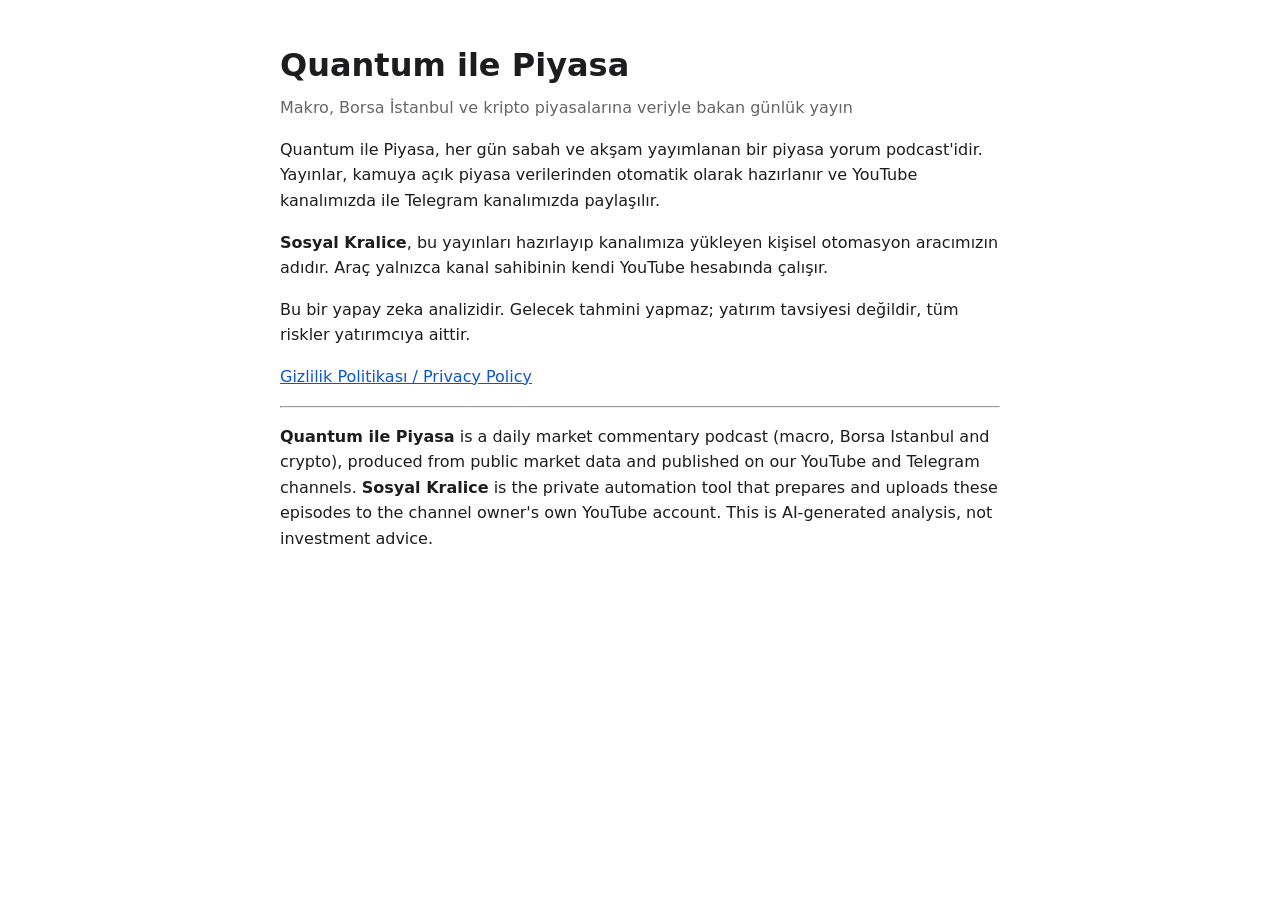
==== index.html @ e1c38a79 "Add files via upload" ====
<!doctype html>
<html lang="tr">
<head>
<meta charset="utf-8">
<meta name="viewport" content="width=device-width, initial-scale=1">
<!-- Google Search Console doğrulama etiketi buraya gelecek: <meta name="google-site-verification" content="..."> -->
<title>Quantum ile Piyasa</title>
<style>
  body { font-family: system-ui, -apple-system, "Segoe UI", sans-serif; max-width: 720px; margin: 40px auto; padding: 0 16px; line-height: 1.6; color: #1d1d1f; background: #fff; }
  h1 { margin-bottom: 4px; } .alt { color: #666; margin-top: 0; } a { color: #0b57d0; }
  @media (prefers-color-scheme: dark) { body { color: #e8e8e8; background: #121212; } .alt { color: #aaa; } a { color: #8ab4f8; } }
</style>
</head>
<body>
<h1>Quantum ile Piyasa</h1>
<p class="alt">Makro, Borsa İstanbul ve kripto piyasalarına veriyle bakan günlük yayın</p>

<p>Quantum ile Piyasa, her gün sabah ve akşam yayımlanan bir piyasa yorum podcast'idir. Yayınlar, kamuya açık piyasa
verilerinden otomatik olarak hazırlanır ve YouTube kanalımızda ile Telegram kanalımızda paylaşılır.</p>

<p><strong>Sosyal Kralice</strong>, bu yayınları hazırlayıp kanalımıza yükleyen kişisel otomasyon aracımızın adıdır.
Araç yalnızca kanal sahibinin kendi YouTube hesabında çalışır.</p>

<p>Bu bir yapay zeka analizidir. Gelecek tahmini yapmaz; yatırım tavsiyesi değildir, tüm riskler yatırımcıya aittir.</p>

<p><a href="gizlilik.html">Gizlilik Politikası / Privacy Policy</a></p>

<hr>
<p lang="en"><strong>Quantum ile Piyasa</strong> is a daily market commentary podcast (macro, Borsa Istanbul and crypto),
produced from public market data and published on our YouTube and Telegram channels. <strong>Sosyal Kralice</strong> is the
private automation tool that prepares and uploads these episodes to the channel owner's own YouTube account.
This is AI-generated analysis, not investment advice.</p>
</body>
</html>
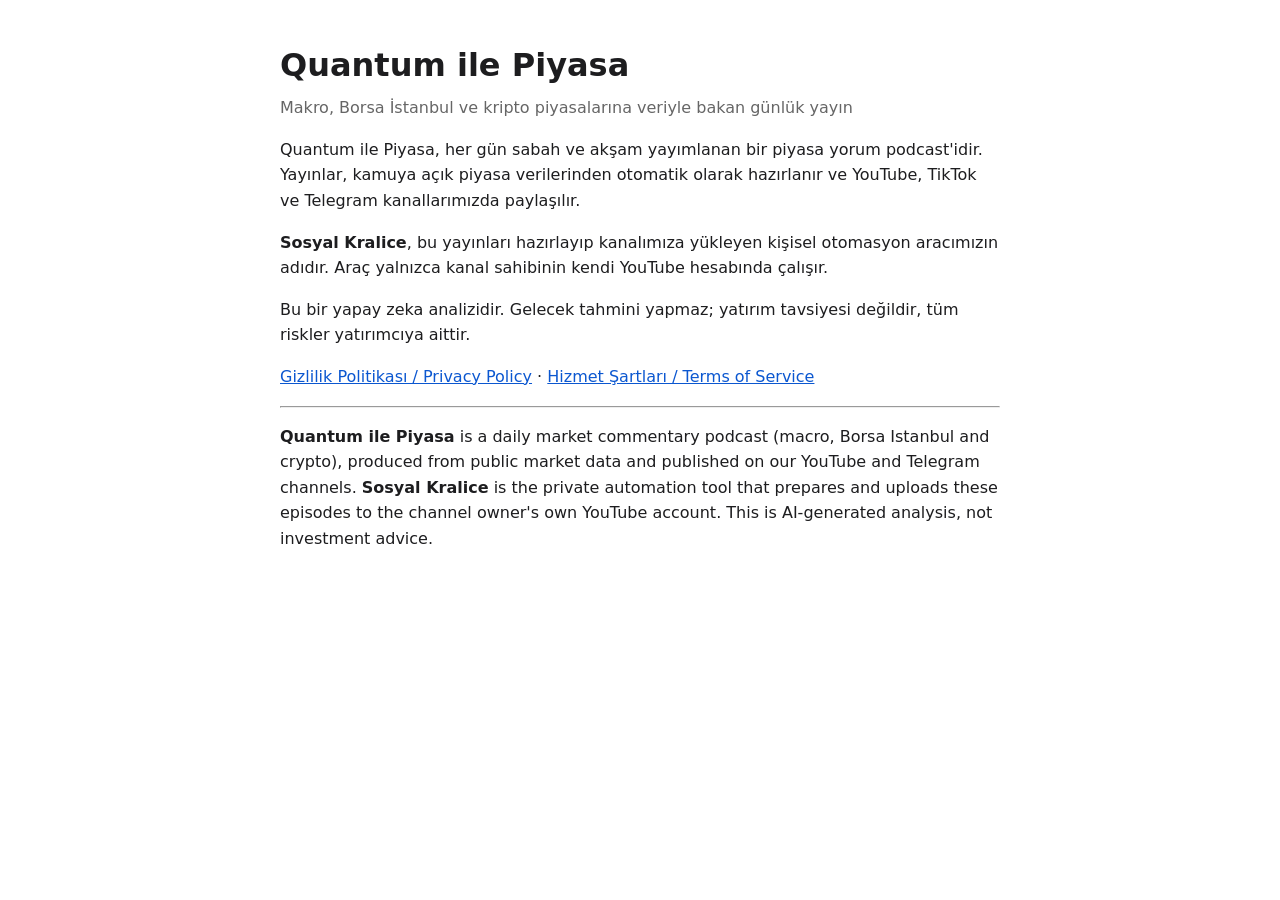
==== commit daeaa29e: "Add files via upload" ====
--- a/index.html
+++ b/index.html
@@ -1,34 +1,34 @@
-<!doctype html>
-<html lang="tr">
-<head>
-<meta charset="utf-8">
-<meta name="viewport" content="width=device-width, initial-scale=1">
-<!-- Google Search Console doğrulama etiketi buraya gelecek: <meta name="google-site-verification" content="..."> -->
-<title>Quantum ile Piyasa</title>
-<style>
-  body { font-family: system-ui, -apple-system, "Segoe UI", sans-serif; max-width: 720px; margin: 40px auto; padding: 0 16px; line-height: 1.6; color: #1d1d1f; background: #fff; }
-  h1 { margin-bottom: 4px; } .alt { color: #666; margin-top: 0; } a { color: #0b57d0; }
-  @media (prefers-color-scheme: dark) { body { color: #e8e8e8; background: #121212; } .alt { color: #aaa; } a { color: #8ab4f8; } }
-</style>
-</head>
-<body>
-<h1>Quantum ile Piyasa</h1>
-<p class="alt">Makro, Borsa İstanbul ve kripto piyasalarına veriyle bakan günlük yayın</p>
-
-<p>Quantum ile Piyasa, her gün sabah ve akşam yayımlanan bir piyasa yorum podcast'idir. Yayınlar, kamuya açık piyasa
-verilerinden otomatik olarak hazırlanır ve YouTube kanalımızda ile Telegram kanalımızda paylaşılır.</p>
-
-<p><strong>Sosyal Kralice</strong>, bu yayınları hazırlayıp kanalımıza yükleyen kişisel otomasyon aracımızın adıdır.
-Araç yalnızca kanal sahibinin kendi YouTube hesabında çalışır.</p>
-
-<p>Bu bir yapay zeka analizidir. Gelecek tahmini yapmaz; yatırım tavsiyesi değildir, tüm riskler yatırımcıya aittir.</p>
-
-<p><a href="gizlilik.html">Gizlilik Politikası / Privacy Policy</a></p>
-
-<hr>
-<p lang="en"><strong>Quantum ile Piyasa</strong> is a daily market commentary podcast (macro, Borsa Istanbul and crypto),
-produced from public market data and published on our YouTube and Telegram channels. <strong>Sosyal Kralice</strong> is the
-private automation tool that prepares and uploads these episodes to the channel owner's own YouTube account.
-This is AI-generated analysis, not investment advice.</p>
-</body>
-</html>
+<!doctype html>
+<html lang="tr">
+<head>
+<meta charset="utf-8">
+<meta name="viewport" content="width=device-width, initial-scale=1">
+<!-- Google Search Console doğrulama etiketi buraya gelecek: <meta name="google-site-verification" content="..."> -->
+<title>Quantum ile Piyasa</title>
+<style>
+  body { font-family: system-ui, -apple-system, "Segoe UI", sans-serif; max-width: 720px; margin: 40px auto; padding: 0 16px; line-height: 1.6; color: #1d1d1f; background: #fff; }
+  h1 { margin-bottom: 4px; } .alt { color: #666; margin-top: 0; } a { color: #0b57d0; }
+  @media (prefers-color-scheme: dark) { body { color: #e8e8e8; background: #121212; } .alt { color: #aaa; } a { color: #8ab4f8; } }
+</style>
+</head>
+<body>
+<h1>Quantum ile Piyasa</h1>
+<p class="alt">Makro, Borsa İstanbul ve kripto piyasalarına veriyle bakan günlük yayın</p>
+
+<p>Quantum ile Piyasa, her gün sabah ve akşam yayımlanan bir piyasa yorum podcast'idir. Yayınlar, kamuya açık piyasa
+verilerinden otomatik olarak hazırlanır ve YouTube, TikTok ve Telegram kanallarımızda paylaşılır.</p>
+
+<p><strong>Sosyal Kralice</strong>, bu yayınları hazırlayıp kanalımıza yükleyen kişisel otomasyon aracımızın adıdır.
+Araç yalnızca kanal sahibinin kendi YouTube hesabında çalışır.</p>
+
+<p>Bu bir yapay zeka analizidir. Gelecek tahmini yapmaz; yatırım tavsiyesi değildir, tüm riskler yatırımcıya aittir.</p>
+
+<p><a href="gizlilik.html">Gizlilik Politikası / Privacy Policy</a> · <a href="hizmet-sartlari.html">Hizmet Şartları / Terms of Service</a></p>
+
+<hr>
+<p lang="en"><strong>Quantum ile Piyasa</strong> is a daily market commentary podcast (macro, Borsa Istanbul and crypto),
+produced from public market data and published on our YouTube and Telegram channels. <strong>Sosyal Kralice</strong> is the
+private automation tool that prepares and uploads these episodes to the channel owner's own YouTube account.
+This is AI-generated analysis, not investment advice.</p>
+</body>
+</html>
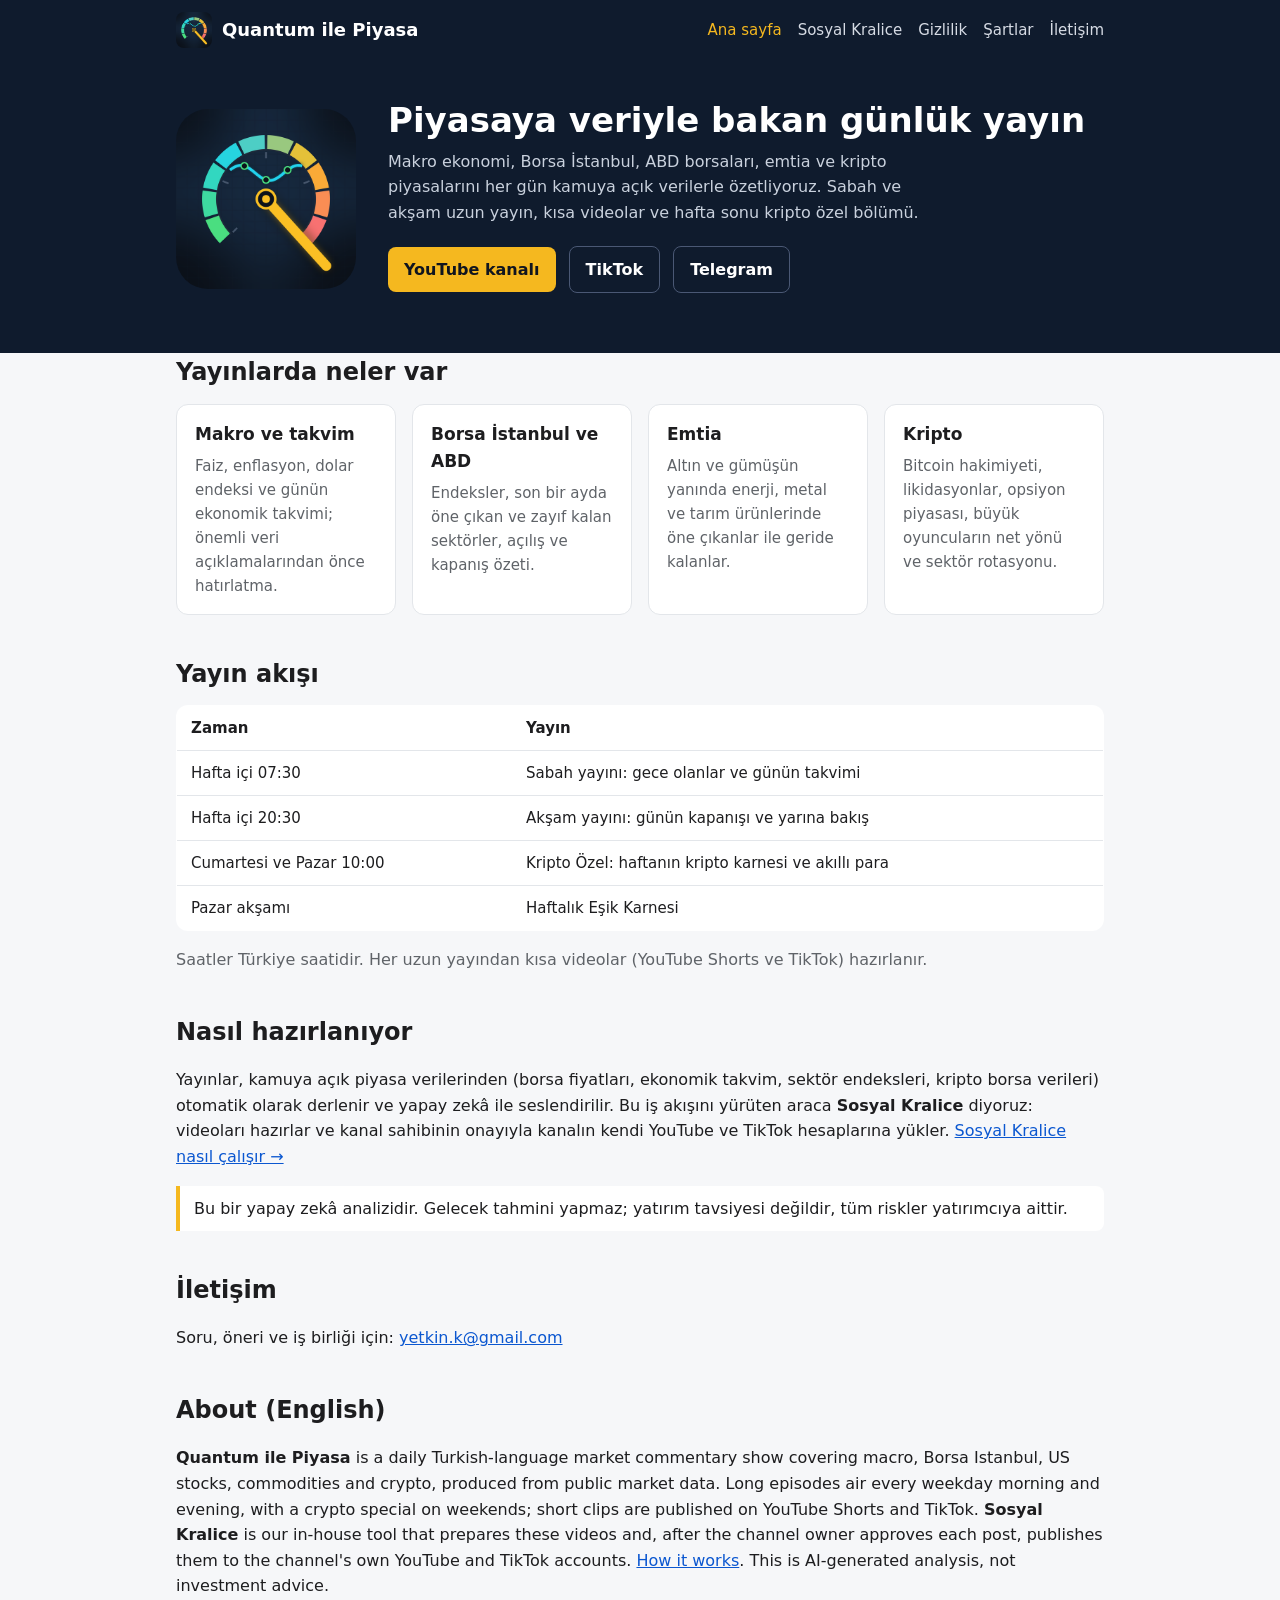
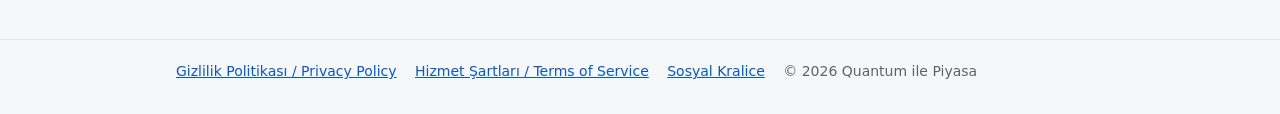
==== commit 9f7454cf: "Site: favicon (TikTok uygulama simgesiyle ayni), tam site, uygulama sayfasi" ====
--- a/index.html
+++ b/index.html
@@ -1,34 +1,96 @@
-<!doctype html>
-<html lang="tr">
-<head>
-<meta charset="utf-8">
-<meta name="viewport" content="width=device-width, initial-scale=1">
-<!-- Google Search Console doğrulama etiketi buraya gelecek: <meta name="google-site-verification" content="..."> -->
-<title>Quantum ile Piyasa</title>
-<style>
-  body { font-family: system-ui, -apple-system, "Segoe UI", sans-serif; max-width: 720px; margin: 40px auto; padding: 0 16px; line-height: 1.6; color: #1d1d1f; background: #fff; }
-  h1 { margin-bottom: 4px; } .alt { color: #666; margin-top: 0; } a { color: #0b57d0; }
-  @media (prefers-color-scheme: dark) { body { color: #e8e8e8; background: #121212; } .alt { color: #aaa; } a { color: #8ab4f8; } }
-</style>
-</head>
-<body>
-<h1>Quantum ile Piyasa</h1>
-<p class="alt">Makro, Borsa İstanbul ve kripto piyasalarına veriyle bakan günlük yayın</p>
-
-<p>Quantum ile Piyasa, her gün sabah ve akşam yayımlanan bir piyasa yorum podcast'idir. Yayınlar, kamuya açık piyasa
-verilerinden otomatik olarak hazırlanır ve YouTube, TikTok ve Telegram kanallarımızda paylaşılır.</p>
-
-<p><strong>Sosyal Kralice</strong>, bu yayınları hazırlayıp kanalımıza yükleyen kişisel otomasyon aracımızın adıdır.
-Araç yalnızca kanal sahibinin kendi YouTube hesabında çalışır.</p>
-
-<p>Bu bir yapay zeka analizidir. Gelecek tahmini yapmaz; yatırım tavsiyesi değildir, tüm riskler yatırımcıya aittir.</p>
-
-<p><a href="gizlilik.html">Gizlilik Politikası / Privacy Policy</a> · <a href="hizmet-sartlari.html">Hizmet Şartları / Terms of Service</a></p>
-
-<hr>
-<p lang="en"><strong>Quantum ile Piyasa</strong> is a daily market commentary podcast (macro, Borsa Istanbul and crypto),
-produced from public market data and published on our YouTube and Telegram channels. <strong>Sosyal Kralice</strong> is the
-private automation tool that prepares and uploads these episodes to the channel owner's own YouTube account.
-This is AI-generated analysis, not investment advice.</p>
-</body>
-</html>
+<!doctype html>
+<html lang="tr">
+<head>
+<meta charset="utf-8">
+<meta name="viewport" content="width=device-width, initial-scale=1">
+<!-- Google Search Console doğrulama etiketi buraya gelecek: <meta name="google-site-verification" content="..."> -->
+<title>Quantum ile Piyasa</title>
+<meta name="description" content="Makro, Borsa İstanbul ve kripto piyasalarına veriyle bakan günlük yayın. Sosyal Kralice yayın aracının resmi sitesi.">
+<link rel="icon" href="favicon.ico" sizes="any">
+<link rel="icon" type="image/png" sizes="32x32" href="favicon-32.png">
+<link rel="icon" type="image/png" sizes="192x192" href="favicon-192.png">
+<link rel="apple-touch-icon" href="apple-touch-icon.png">
+<meta property="og:title" content="Quantum ile Piyasa">
+<meta property="og:image" content="logo.png">
+<link rel="stylesheet" href="site.css">
+</head>
+<body>
+<header class="ust"><div class="kap">
+  <a class="marka" href="index.html"><img src="logo.png" alt="">Quantum ile Piyasa</a>
+  <nav>
+    <a href="index.html" aria-current="page">Ana sayfa</a>
+    <a href="uygulama.html">Sosyal Kralice</a>
+    <a href="gizlilik.html">Gizlilik</a>
+    <a href="hizmet-sartlari.html">Şartlar</a>
+    <a href="#iletisim">İletişim</a>
+  </nav>
+</div></header>
+
+<div class="giris"><div class="kap">
+  <img src="logo.png" alt="Quantum ile Piyasa simgesi">
+  <div>
+    <h1>Piyasaya veriyle bakan günlük yayın</h1>
+    <p>Makro ekonomi, Borsa İstanbul, ABD borsaları, emtia ve kripto piyasalarını her gün kamuya açık verilerle özetliyoruz.
+       Sabah ve akşam uzun yayın, kısa videolar ve hafta sonu kripto özel bölümü.</p>
+    <a class="dugme" href="https://www.youtube.com/@QuantumilePiyasa">YouTube kanalı</a>
+    <a class="dugme ikincil" href="https://www.tiktok.com/@quantumilepiyasa">TikTok</a>
+    <a class="dugme ikincil" href="https://t.me/Quantum_ile_Piyasa_rontgeni">Telegram</a>
+  </div>
+</div></div>
+
+<main class="kap">
+<section>
+  <h2>Yayınlarda neler var</h2>
+  <div class="izgara">
+    <div class="kart"><h3>Makro ve takvim</h3><p>Faiz, enflasyon, dolar endeksi ve günün ekonomik takvimi; önemli veri açıklamalarından önce hatırlatma.</p></div>
+    <div class="kart"><h3>Borsa İstanbul ve ABD</h3><p>Endeksler, son bir ayda öne çıkan ve zayıf kalan sektörler, açılış ve kapanış özeti.</p></div>
+    <div class="kart"><h3>Emtia</h3><p>Altın ve gümüşün yanında enerji, metal ve tarım ürünlerinde öne çıkanlar ile geride kalanlar.</p></div>
+    <div class="kart"><h3>Kripto</h3><p>Bitcoin hakimiyeti, likidasyonlar, opsiyon piyasası, büyük oyuncuların net yönü ve sektör rotasyonu.</p></div>
+  </div>
+</section>
+
+<section>
+  <h2>Yayın akışı</h2>
+  <table>
+    <tr><th>Zaman</th><th>Yayın</th></tr>
+    <tr><td>Hafta içi 07:30</td><td>Sabah yayını: gece olanlar ve günün takvimi</td></tr>
+    <tr><td>Hafta içi 20:30</td><td>Akşam yayını: günün kapanışı ve yarına bakış</td></tr>
+    <tr><td>Cumartesi ve Pazar 10:00</td><td>Kripto Özel: haftanın kripto karnesi ve akıllı para</td></tr>
+    <tr><td>Pazar akşamı</td><td>Haftalık Eşik Karnesi</td></tr>
+  </table>
+  <p class="alt">Saatler Türkiye saatidir. Her uzun yayından kısa videolar (YouTube Shorts ve TikTok) hazırlanır.</p>
+</section>
+
+<section>
+  <h2>Nasıl hazırlanıyor</h2>
+  <p>Yayınlar, kamuya açık piyasa verilerinden (borsa fiyatları, ekonomik takvim, sektör endeksleri, kripto borsa verileri)
+     otomatik olarak derlenir ve yapay zekâ ile seslendirilir. Bu iş akışını yürüten araca <strong>Sosyal Kralice</strong> diyoruz:
+     videoları hazırlar ve kanal sahibinin onayıyla kanalın kendi YouTube ve TikTok hesaplarına yükler.
+     <a href="uygulama.html">Sosyal Kralice nasıl çalışır →</a></p>
+  <p class="uyari">Bu bir yapay zekâ analizidir. Gelecek tahmini yapmaz; yatırım tavsiyesi değildir, tüm riskler yatırımcıya aittir.</p>
+</section>
+
+<section id="iletisim">
+  <h2>İletişim</h2>
+  <p>Soru, öneri ve iş birliği için: <a href="mailto:yetkin.k@gmail.com">yetkin.k@gmail.com</a></p>
+</section>
+
+<section lang="en">
+  <h2>About (English)</h2>
+  <p><strong>Quantum ile Piyasa</strong> is a daily Turkish-language market commentary show covering macro, Borsa Istanbul,
+     US stocks, commodities and crypto, produced from public market data. Long episodes air every weekday morning and evening,
+     with a crypto special on weekends; short clips are published on YouTube Shorts and TikTok.
+     <strong>Sosyal Kralice</strong> is our in-house tool that prepares these videos and, after the channel owner approves each
+     post, publishes them to the channel's own YouTube and TikTok accounts. <a href="uygulama.html#en">How it works</a>.
+     This is AI-generated analysis, not investment advice.</p>
+</section>
+</main>
+
+<footer class="alt-bilgi"><div class="kap">
+  <a href="gizlilik.html">Gizlilik Politikası / Privacy Policy</a>
+  <a href="hizmet-sartlari.html">Hizmet Şartları / Terms of Service</a>
+  <a href="uygulama.html">Sosyal Kralice</a>
+  <span>© 2026 Quantum ile Piyasa</span>
+</div></footer>
+</body>
+</html>
--- a/site.css
+++ b/site.css
@@ -0,0 +1,46 @@
+:root {
+  --zemin: #f6f7f9; --kart: #ffffff; --yazi: #1d1d1f; --soluk: #5f6368; --cizgi: #e3e6ea;
+  --vurgu: #0b57d0; --altin: #f5b81f; --koyu: #0f1b2d;
+}
+@media (prefers-color-scheme: dark) {
+  :root { --zemin: #0f1420; --kart: #172033; --yazi: #e8eaed; --soluk: #a0a7b4; --cizgi: #263248; --vurgu: #8ab4f8; }
+}
+* { box-sizing: border-box; }
+body { margin: 0; font-family: system-ui, -apple-system, "Segoe UI", sans-serif; line-height: 1.6; color: var(--yazi); background: var(--zemin); }
+a { color: var(--vurgu); }
+.kap { max-width: 960px; margin: 0 auto; padding: 0 16px; }
+
+header.ust { background: var(--koyu); color: #fff; }
+header.ust .kap { display: flex; align-items: center; gap: 12px; flex-wrap: wrap; padding-top: 12px; padding-bottom: 12px; }
+header.ust .marka { display: flex; align-items: center; gap: 10px; color: #fff; text-decoration: none; font-weight: 700; font-size: 18px; }
+header.ust .marka img { width: 36px; height: 36px; border-radius: 8px; }
+header.ust nav { margin-left: auto; display: flex; gap: 16px; flex-wrap: wrap; }
+header.ust nav a { color: #d6dbe4; text-decoration: none; font-size: 15px; }
+header.ust nav a:hover, header.ust nav a[aria-current] { color: var(--altin); }
+
+.giris { background: var(--koyu); color: #fff; padding: 40px 0 56px; }
+.giris .kap { display: flex; gap: 32px; align-items: center; flex-wrap: wrap; }
+.giris img { width: 180px; height: 180px; border-radius: 32px; }
+.giris h1 { margin: 0 0 8px; font-size: 34px; line-height: 1.2; }
+.giris p { color: #c9d1dd; margin: 0 0 16px; max-width: 560px; }
+.dugme { display: inline-block; padding: 10px 16px; border-radius: 8px; background: var(--altin); color: #10151f; text-decoration: none; font-weight: 600; margin: 4px 8px 4px 0; }
+.dugme.ikincil { background: transparent; color: #fff; border: 1px solid #4a5874; }
+
+main { padding: 32px 0 48px; }
+section { margin-bottom: 40px; }
+h2 { font-size: 24px; margin: 0 0 12px; }
+.izgara { display: grid; grid-template-columns: repeat(auto-fit, minmax(220px, 1fr)); gap: 16px; }
+.kart { background: var(--kart); border: 1px solid var(--cizgi); border-radius: 12px; padding: 16px 18px; }
+.kart h3 { margin: 0 0 6px; font-size: 17px; }
+.kart p { margin: 0; color: var(--soluk); font-size: 15px; }
+table { width: 100%; border-collapse: collapse; background: var(--kart); border: 1px solid var(--cizgi); border-radius: 12px; overflow: hidden; }
+th, td { text-align: left; padding: 10px 14px; border-bottom: 1px solid var(--cizgi); font-size: 15px; }
+tr:last-child td { border-bottom: 0; }
+ol.adim li { margin-bottom: 8px; }
+.uyari { border-left: 4px solid var(--altin); padding: 10px 14px; background: var(--kart); border-radius: 0 8px 8px 0; }
+.belge { max-width: 760px; }
+.alt { color: var(--soluk); }
+
+footer.alt-bilgi { border-top: 1px solid var(--cizgi); padding: 20px 0 32px; font-size: 14px; color: var(--soluk); }
+footer.alt-bilgi a { margin-right: 14px; }
+@media (max-width: 600px) { .giris h1 { font-size: 26px; } .giris img { width: 120px; height: 120px; } header.ust nav { margin-left: 0; } }
